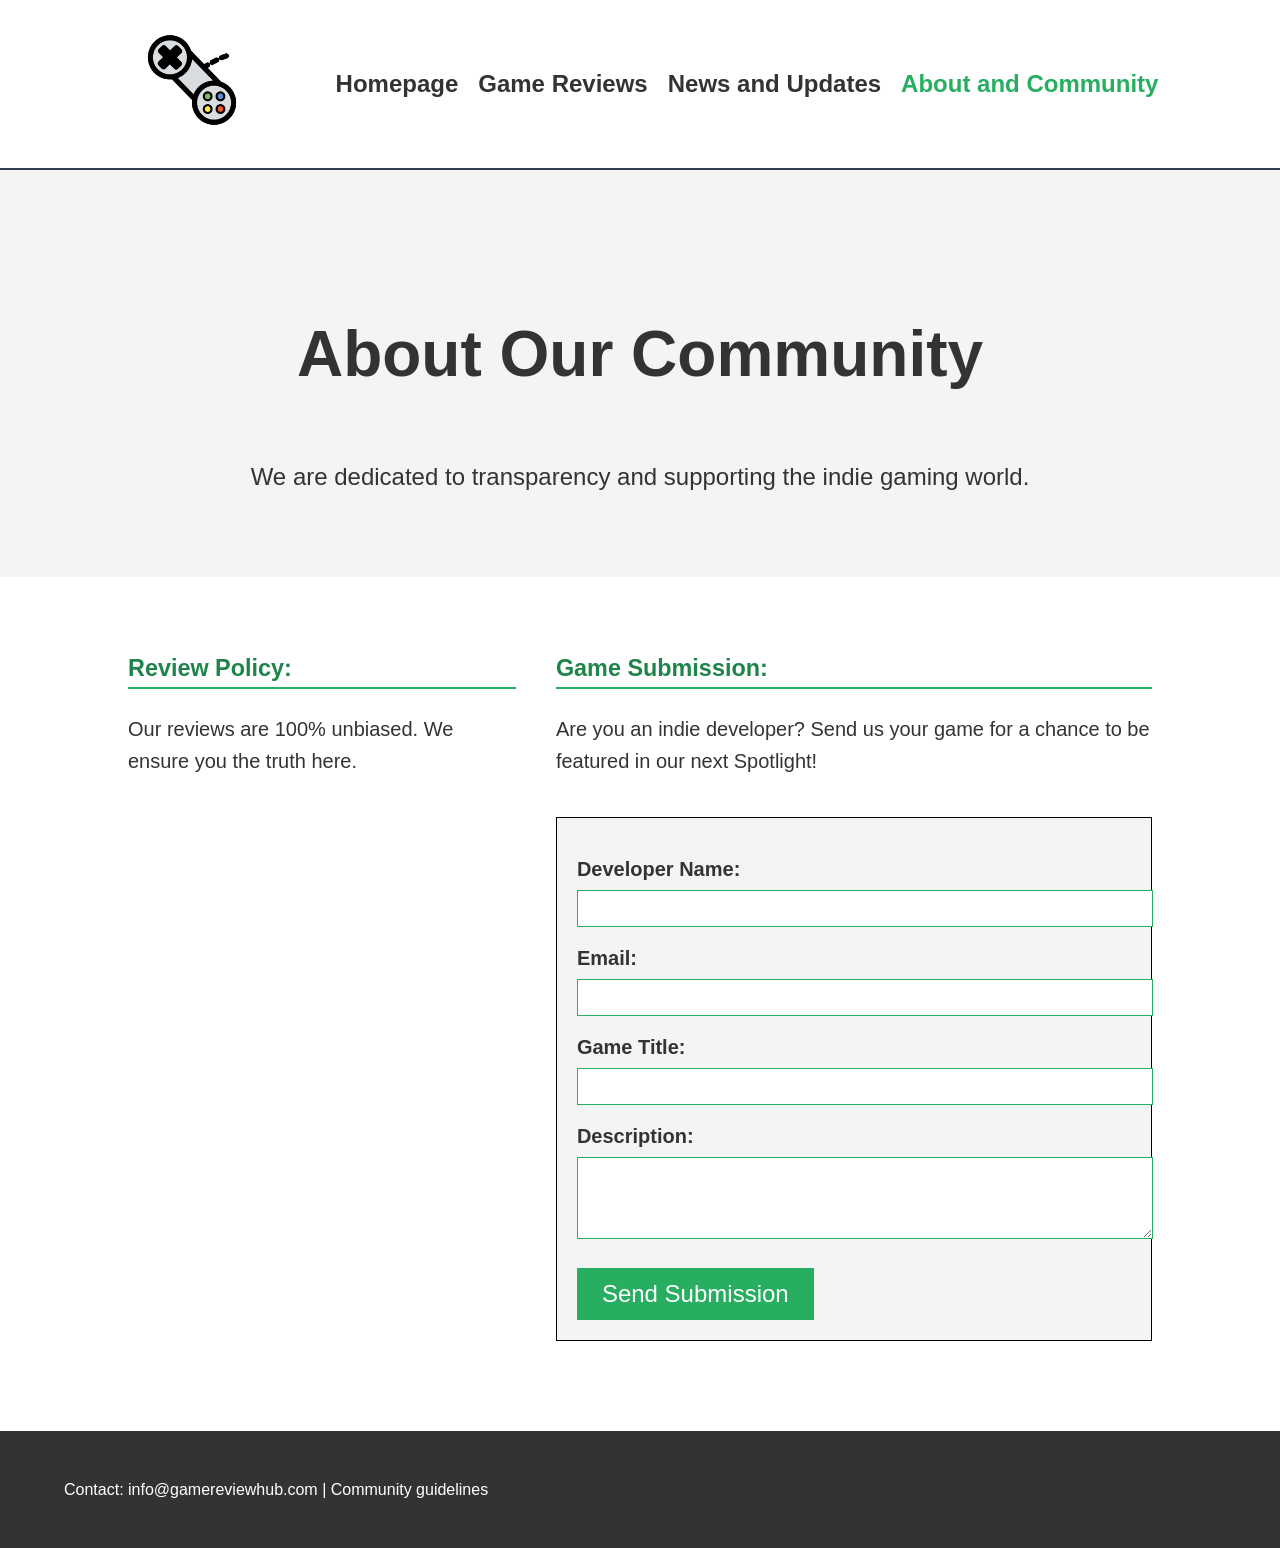
==== aboutandcommunity.html @ 62e0d6cc "Upload of web project files" ====
<!DOCTYPE html>
<html lang="en">
<head>
    <meta charset="UTF-8">
    <meta name="viewport" content="width=device-width, initial-scale=1.0">
    <title>About & Community | Game Review Hub</title>
    <link rel="stylesheet" href="project.css">
</head>
<body>
    <header>
        <div class="header-container">
            <div class="logo-box">
                <img src="controller.png" alt="Game Controller" width="100">
            </div>
            <nav>
                <ul>
                    <li><a href="index.html">Homepage</a></li>
                    <li><a href="gamereviews.html">Game Reviews</a></li>
                    <li><a href="newsandupdates.html">News and Updates</a></li>
                    <li><a href="aboutandcommunity.html" class="active">About and Community</a></li>
                </ul>
            </nav>
        </div>
    </header>

    <main>
        <section class="hero">
            <h1>About Our Community</h1>
            <p class="mission-statement">We are dedicated to transparency and supporting the indie gaming world.</p>
        </section>

        <section class="info-grid">
            <div class="policy">
                <h3>Review Policy:</h3>
                <p>Our reviews are 100% unbiased. We ensure you the truth here.</p>
            </div>
            
            <div class="submission">
                <h3>Game Submission:</h3>
                <p>Are you an indie developer? Send us your game for a chance to be featured in our next Spotlight!</p>

<form action="https://webdevbasics.net/scripts/demo.php" method="post">
        <label for="dev-name">Developer Name:</label>
        <input type="text" id="dev-name" name="dev-name" required>

        <label for="dev-email">Email:</label>
        <input type="email" id="dev-email" name="dev-email" required>

        <label for="game-title">Game Title:</label>
        <input type="text" id="game-title" name="game-title" required>

        <label for="message">Description:</label>
        <textarea id="message" name="message" rows="4" required></textarea>

        <button type="submit">Send Submission</button>
    </form>
            </div>
        </section>
    </main>

    <footer>
        <p>Contact: info@gamereviewhub.com | Community guidelines</p>
    </footer>
</body>
</html>
---- project.css ----
/* Setting the font and colors and making sure there's no extra spacing */
body {
    font-family: 'Arial', sans-serif;
    line-height: 1.6;
    color: #333;
    margin: 0;
}

/* Header layout: Push the logo to the left and nav to the right */
header {
    border-bottom: 2px solid #2C3E50;
    padding: 10px 5%;
}

.header-container {
     display: flex;
    justify-content: space-between;
    align-items: center;
    padding: 10px 5%;
    position: relative; 
}

/* Making the logo with the controller image */
.logo-box {
	padding: 10px 20px;
}

/* Getting rid of bullet points and putting nav links in a row */
nav ul {
    display: flex;
    justify-content: center;
    list-style: none;
    padding: 0;
    margin: 0px;
    gap: 20px;
}


nav a {
    text-decoration: none;
    color: #333;
    font-weight: bold;
    font-size: 1.5em; 
    transition: color 0.3s ease, border-bottom 0.3s ease;
    padding-bottom: 5px;
}

/* Changes color and adds an underline when mouse is over link */
nav a:hover {
    color: #27AE60; /* Matches your green accent color */
    border-bottom: 3px solid #27AE60;
}

/* Highlight the link of the page the user is currently on */
nav a.active {
    color: #27AE60;
    border-bottom: 3px;
}


/* Styling the Hero section, the Welcome Gamer, to be big, gray, and centered */
.hero {
    text-align: center;
    padding: 80px 20px;
    background-color: #F4F4F4;
}

/* To make Hero section text bigger */
.hero h1 {
    font-size: 4em;
}

/* Limiting how wide the text gets so it's easy to read */
.mission-statement {
    max-width: 800px;
    margin: 0 auto;
    font-size: 1.5em;
}

/*  Puts Goals and Audience in two columns */
.info-grid {
    display: flex;
    justify-content: space-around;
    padding: 50px 10%;
    gap: 40px;
    font-size: 1.25em;
   
}

/* Adding the green accent color to headers */
.goals h3, .audience h3, .indie-spotlight h3, .categories h3, .calendar h3, 
.interviews h3, .info-grid h3, .submission h3, .policy h3 {
    color: #1E8449;
    border-bottom: 2px solid #27AE60;
}

/* Dark footer at the bottom */
footer {
    padding: 30px 5%;
    background: #333;
    color: white;
}

/* Style the main form box to be centered and light gray */
form {
	max-width: 600px;
	margin: 40px auto;
	padding: 20px;
	background-color: #F4F4F4;
	border: 1px solid #000;
}

/* Make the labels bold and put them on their own line */
label {
	display: block;
	margin-top: 15px;
	font-weight: bold;
}

/* Make the inputs fill the space with a green border */
input, textarea {
	width: 100%;
	padding: 10px;
	margin-top: 5px;
	border: 1px solid #27AE60;
}

/* Style the submit button to be big, green, and easy to click for users */
button {
	margin-top: 20px;
	padding: 12px 25px;
	background-color: #27AE60;
	color: white;
	border: none;
	font-size: 1.2em;
}

/* Make the button turn dark green when the mouse is over it */
button:hover {
	background-color: #1E8449;
}

@media (max-width: 768px) {
    
    /* Stack the two columns on top of each other for small screens */
    .info-grid {
        flex-direction: column;
        padding: 20px;
    }

    /* Make the text smaller so it fits on a phone screen */
    .hero h1 {
        font-size: 2.5em;
    }
}


table {
    width: 100%;
    border-collapse: collapse;
    margin-top: 20px;
    background-color: #fff;
    border: 2px solid #27AE60; /* Using your green accent color */
}

caption {
    font-weight: bold;
    padding: 10px;
    font-size: 1.1em;
}

th {
    background-color: #27AE60;
    color: white;
    padding: 12px;
    text-align: left;
}

td {
    padding: 12px;
    border-bottom: 1px solid #ddd;
    color: #333;
}

tr:nth-child(even) {
    background-color: #f2f2f2;
}
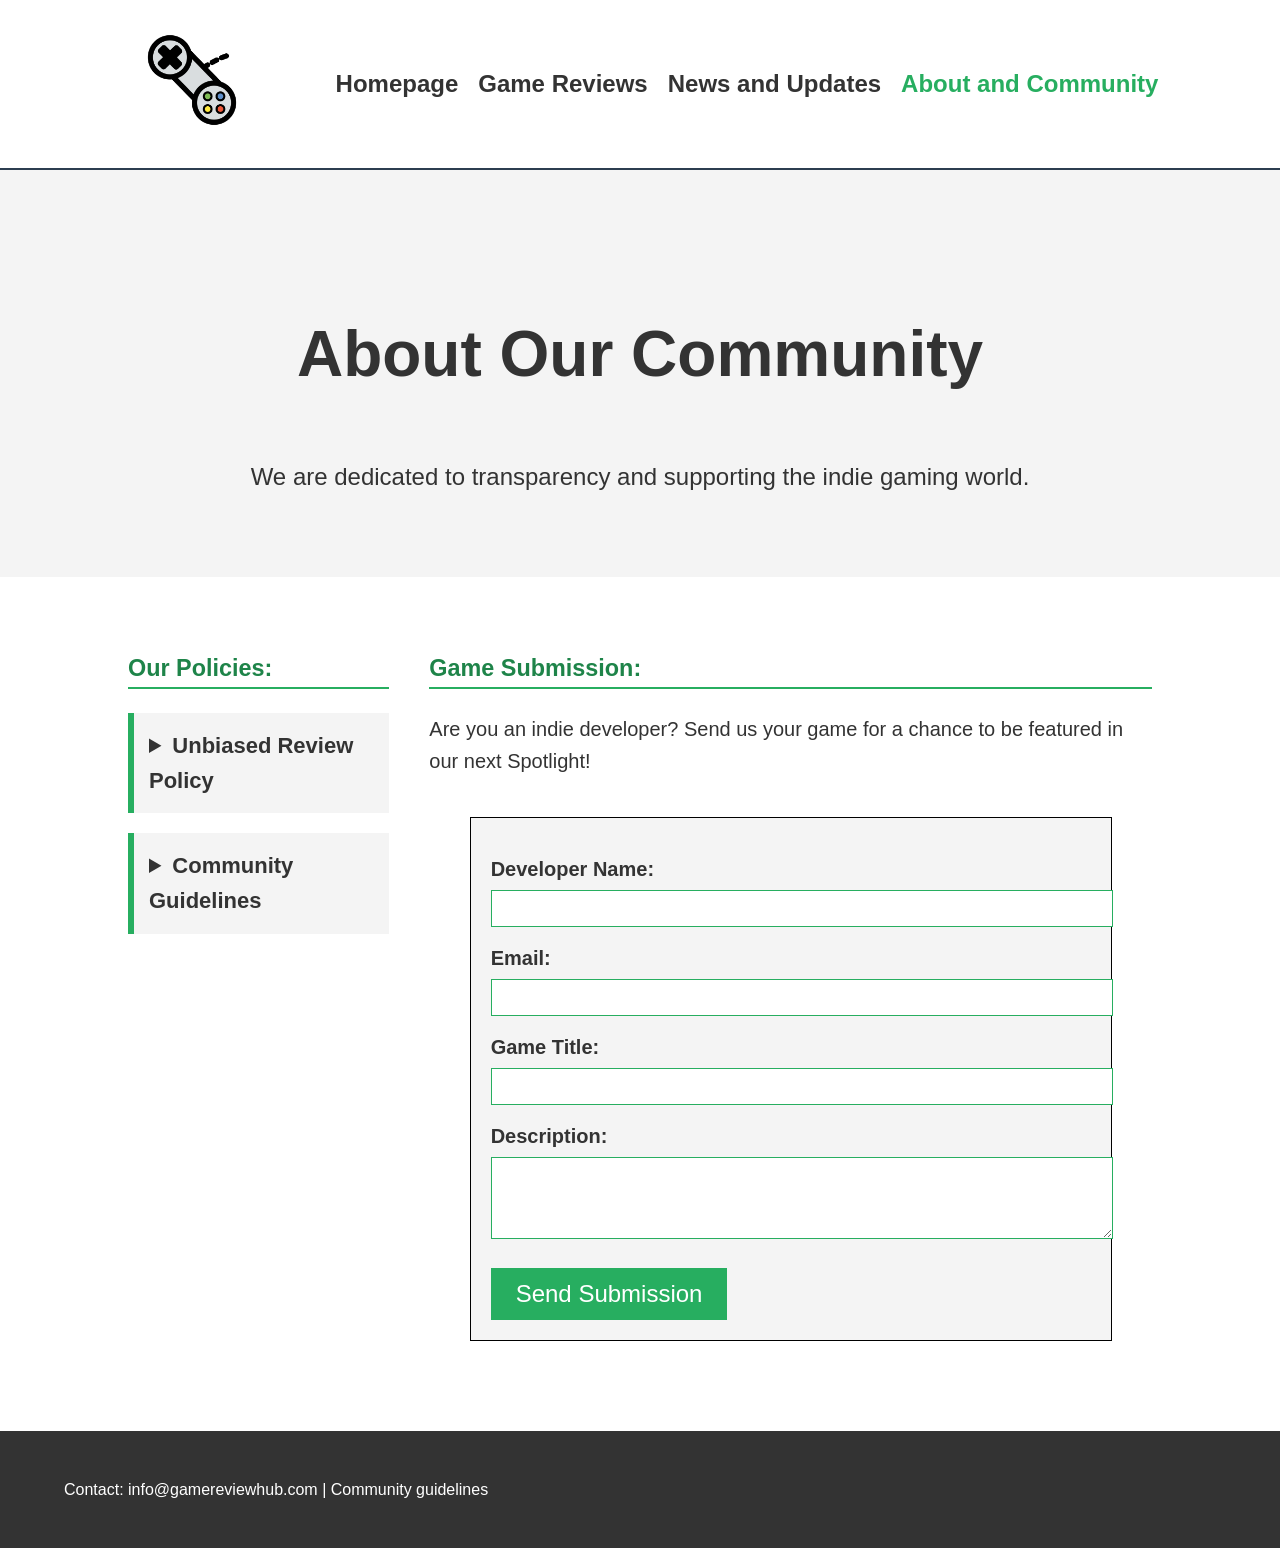
==== commit e6b82217: "Add files via upload" ====
--- a/aboutandcommunity.html
+++ b/aboutandcommunity.html
@@ -4,6 +4,7 @@
     <meta charset="UTF-8">
     <meta name="viewport" content="width=device-width, initial-scale=1.0">
     <title>About & Community | Game Review Hub</title>
+    <!-- Link to your project CSS -->
     <link rel="stylesheet" href="project.css">
 </head>
 <body>
@@ -31,29 +32,40 @@
 
         <section class="info-grid">
             <div class="policy">
-                <h3>Review Policy:</h3>
-                <p>Our reviews are 100% unbiased. We ensure you the truth here.</p>
+                <h3>Our Policies:</h3>
+                
+                
+                <details>
+                    <summary>Unbiased Review Policy</summary>
+                    <p>Our reviews are 100% unbiased. We never accept payment for positive scores, and we ensure you get the absolute truth about every game we play.</p>
+                </details>
+
+               
+                <details>
+                    <summary>Community Guidelines</summary>
+                    <p>Be respectful to developers and other gamers. No toxic behavior, no spamming, and please use spoiler tags when discussing game endings!</p>
+                </details>
             </div>
             
             <div class="submission">
                 <h3>Game Submission:</h3>
                 <p>Are you an indie developer? Send us your game for a chance to be featured in our next Spotlight!</p>
 
-<form action="https://webdevbasics.net/scripts/demo.php" method="post">
-        <label for="dev-name">Developer Name:</label>
-        <input type="text" id="dev-name" name="dev-name" required>
+                <form action="https://webdevbasics.net" method="post">
+                    <label for="dev-name">Developer Name:</label>
+                    <input type="text" id="dev-name" name="dev-name" required>
 
-        <label for="dev-email">Email:</label>
-        <input type="email" id="dev-email" name="dev-email" required>
+                    <label for="dev-email">Email:</label>
+                    <input type="email" id="dev-email" name="dev-email" required>
 
-        <label for="game-title">Game Title:</label>
-        <input type="text" id="game-title" name="game-title" required>
+                    <label for="game-title">Game Title:</label>
+                    <input type="text" id="game-title" name="game-title" required>
 
-        <label for="message">Description:</label>
-        <textarea id="message" name="message" rows="4" required></textarea>
+                    <label for="message">Description:</label>
+                    <textarea id="message" name="message" rows="4" required></textarea>
 
-        <button type="submit">Send Submission</button>
-    </form>
+                    <button type="submit">Send Submission</button>
+                </form>
             </div>
         </section>
     </main>
--- a/project.css
+++ b/project.css
@@ -65,6 +65,44 @@
     background-color: #F4F4F4;
 }
 
+.gallery {
+    display: flex;
+    flex-wrap: wrap;
+    gap: 15px;
+    justify-content: center;
+    padding: 20px;
+}
+
+.gallery img {
+    width: 250px;
+    border: 3px solid #27AE60;
+    border-radius: 8px;
+    transition: transform 0.3s;
+}
+
+.gallery img:hover {
+    transform: scale(1.05);
+}
+
+details {
+    background-color: #F4F4F4;
+    padding: 15px;
+    margin: 20px auto;
+    max-width: 800px;
+    border-left: 6px solid #27AE60;
+}
+
+summary {
+    font-weight: bold;
+    cursor: pointer;
+    font-size: 1.1em;
+}
+
+audio {
+    display: block;
+    margin: 20px auto;
+}
+
 /* To make Hero section text bigger */
 .hero h1 {
     font-size: 4em;
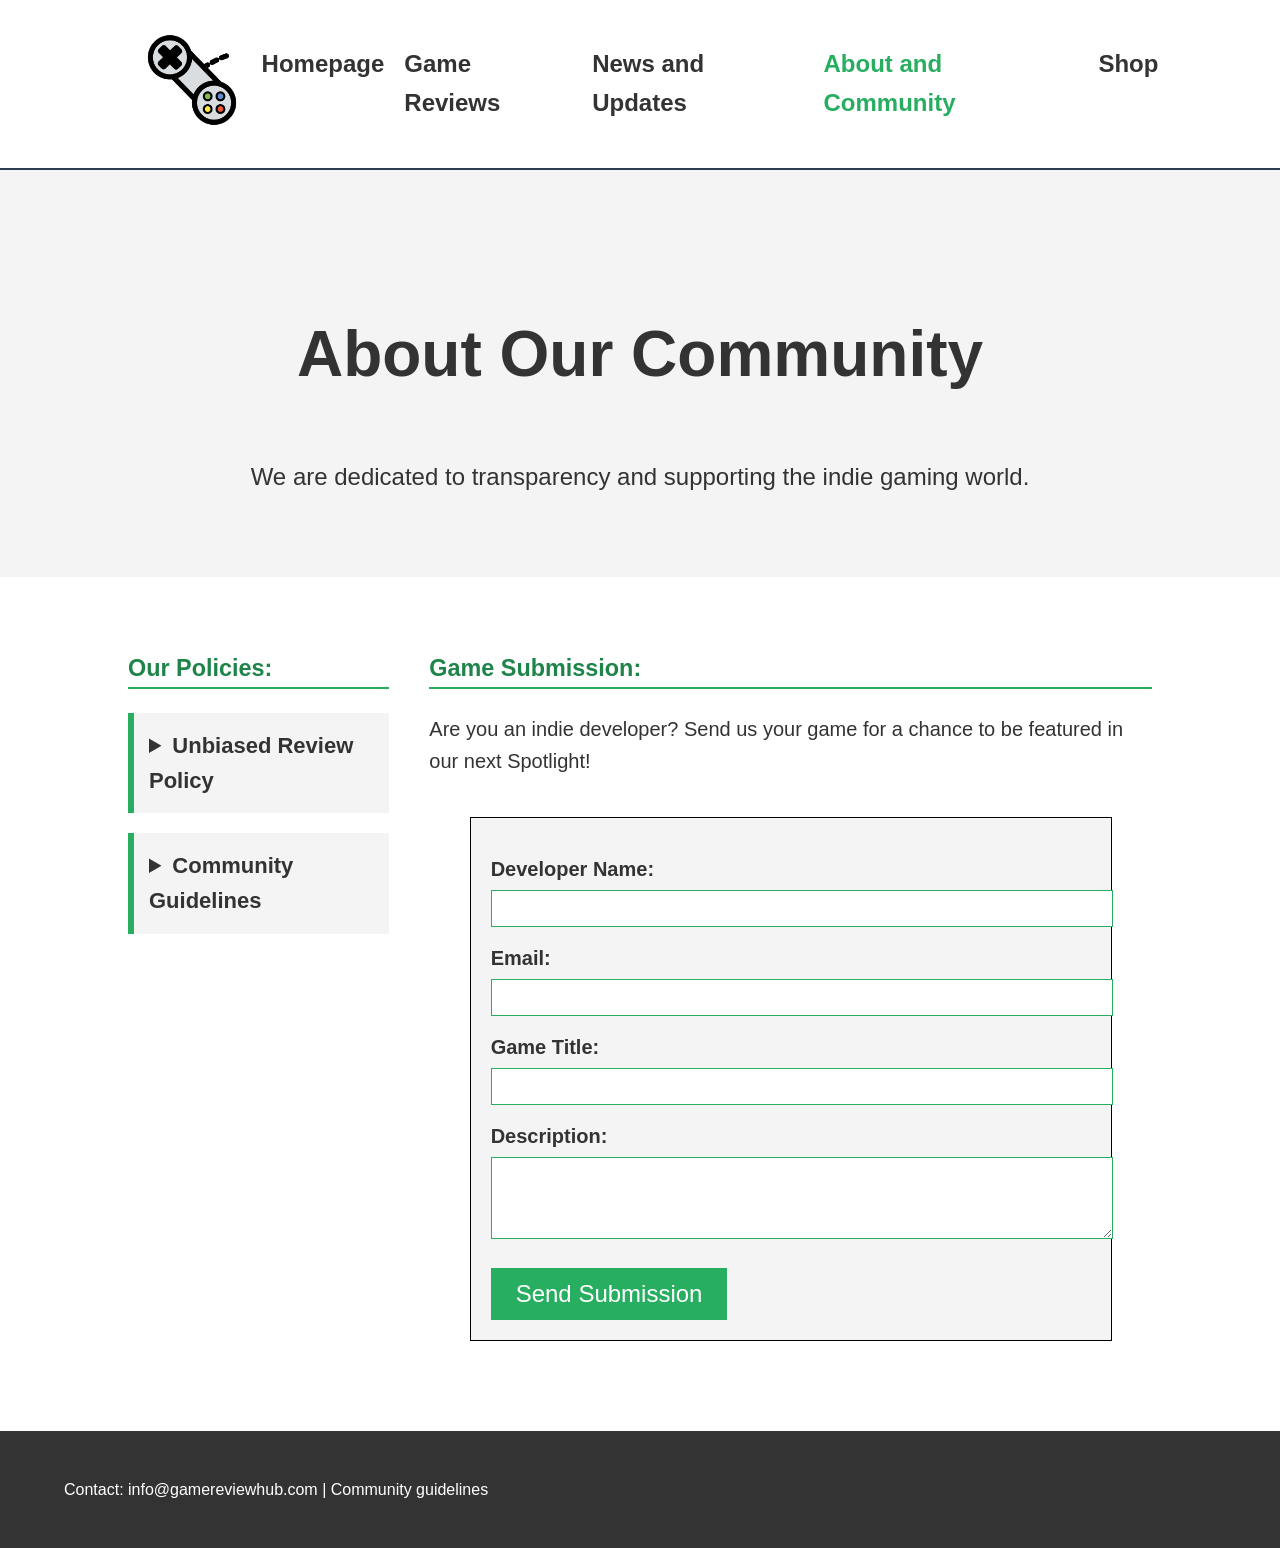
==== commit e13f52c9: "Add files via upload" ====
--- a/aboutandcommunity.html
+++ b/aboutandcommunity.html
@@ -19,6 +19,7 @@
                     <li><a href="gamereviews.html">Game Reviews</a></li>
                     <li><a href="newsandupdates.html">News and Updates</a></li>
                     <li><a href="aboutandcommunity.html" class="active">About and Community</a></li>
+		    <li><a href="shop.html">Shop</a></li>
                 </ul>
             </nav>
         </div>
--- a/project.css
+++ b/project.css
@@ -222,4 +222,46 @@
 
 tr:nth-child(even) {
     background-color: #f2f2f2;
+}
+
+.product-grid {
+    display: flex;
+    justify-content: center;
+    gap: 30px;
+    padding: 40px 5%;
+}
+
+.product-card {
+    border: 2px solid #27AE60;
+    border-radius: 10px;
+    padding: 20px;
+    text-align: center;
+    background-color: #fff;
+    width: 250px;
+    transition: transform 0.3s ease;
+}
+
+.product-card:hover {
+    transform: translateY(-5px);
+    box-shadow: 0 4px 15px rgba(0,0,0,0.1);
+}
+
+.product-card p strong {
+    font-size: 1.5em;
+    display: block;
+    margin: 10px 0;
+}
+
+.snipcart-checkout {
+    text-decoration: none;
+    color: #333;
+    font-weight: bold;
+    font-size: 1.5em; /* Matches your other nav link sizes */
+    cursor: pointer;
+    transition: color 0.3s ease;
+}
+
+.snipcart-checkout:hover {
+    color: #27AE60;
+    border-bottom: 3px solid #27AE60;
 }
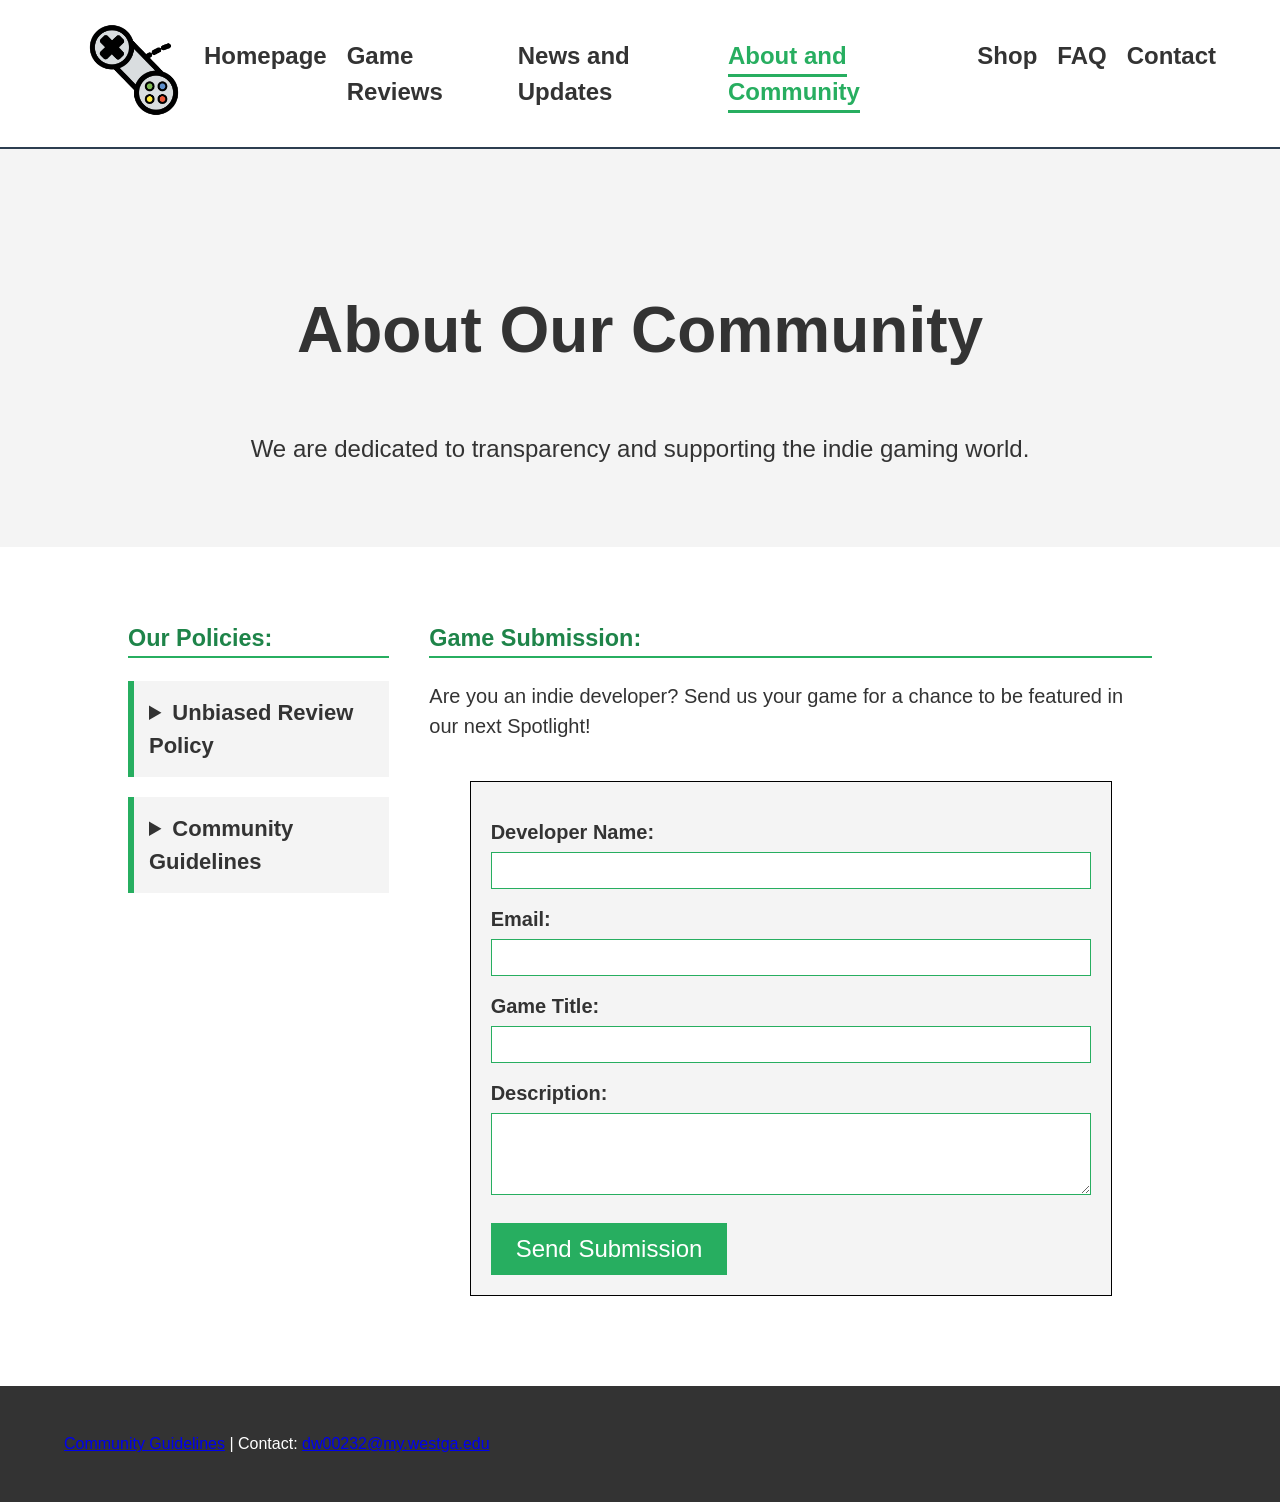
==== commit 3e71a80e: "Add files via upload" ====
--- a/aboutandcommunity.html
+++ b/aboutandcommunity.html
@@ -3,16 +3,19 @@
 <head>
     <meta charset="UTF-8">
     <meta name="viewport" content="width=device-width, initial-scale=1.0">
+    <meta name="description" content="Learn about our unbiased review policy and how to join our community. Indie developers can submit their games here for a chance to be featured in our spotlight.">
+    <meta name="keywords" content="about us, gaming mission, community rules, indie dev support">
+
     <title>About & Community | Game Review Hub</title>
-    <!-- Link to your project CSS -->
     <link rel="stylesheet" href="project.css">
 </head>
 <body>
     <header>
         <div class="header-container">
             <div class="logo-box">
-                <img src="controller.png" alt="Game Controller" width="100">
+               <a href="index.html"><img src="controller.png" alt="Game Controller" width="100"></a>
             </div>
+        
             <nav>
                 <ul>
                     <li><a href="index.html">Homepage</a></li>
@@ -20,6 +23,8 @@
                     <li><a href="newsandupdates.html">News and Updates</a></li>
                     <li><a href="aboutandcommunity.html" class="active">About and Community</a></li>
 		    <li><a href="shop.html">Shop</a></li>
+	            <li><a href="faq.html">FAQ</a></li>
+                    <li><a href="contact.html">Contact</a></li>
                 </ul>
             </nav>
         </div>
@@ -52,27 +57,38 @@
                 <h3>Game Submission:</h3>
                 <p>Are you an indie developer? Send us your game for a chance to be featured in our next Spotlight!</p>
 
-                <form action="https://webdevbasics.net" method="post">
-                    <label for="dev-name">Developer Name:</label>
-                    <input type="text" id="dev-name" name="dev-name" required>
-
-                    <label for="dev-email">Email:</label>
-                    <input type="email" id="dev-email" name="dev-email" required>
-
-                    <label for="game-title">Game Title:</label>
-                    <input type="text" id="game-title" name="game-title" required>
-
-                    <label for="message">Description:</label>
-                    <textarea id="message" name="message" rows="4" required></textarea>
-
-                    <button type="submit">Send Submission</button>
-                </form>
+<form action="https://webdevbasics.net" method="post" onsubmit="return validate()">
+   		<label for="dev-name">Developer Name:</label>
+    		<input type="text" id="dev-name" name="dev-name">
+    		<label for="dev-email">Email:</label>
+    		<input type="email" id="dev-email" name="dev-email" required>
+    		<label for="game-title">Game Title:</label>
+    		<input type="text" id="game-title" name="game-title" required>
+    		<label for="message">Description:</label>
+    		<textarea id="message" name="message" rows="4" required></textarea>
+    		<button type="submit">Send Submission</button>
+		</form>
             </div>
         </section>
     </main>
 
     <footer>
-        <p>Contact: info@gamereviewhub.com | Community guidelines</p>
+         <p>
+        <a href="faq.html">Community Guidelines</a> | 
+        Contact: <a href="mailto:dw00232@my.westga.edu" target="_blank">dw00232@my.westga.edu</a>
+    </p>
     </footer>
+
+<script>
+    function validate() {
+        var entry = document.getElementById("dev-name").value;
+
+        if (entry == "") {
+            alert("Please enter your name!");
+            return false; 
+        }
+    }
+</script>
+
 </body>
 </html>
--- a/project.css
+++ b/project.css
@@ -1,7 +1,7 @@
 /* Setting the font and colors and making sure there's no extra spacing */
 body {
     font-family: 'Arial', sans-serif;
-    line-height: 1.6;
+    line-height: 1.5;
     color: #333;
     margin: 0;
 }
@@ -9,7 +9,6 @@
 /* Header layout: Push the logo to the left and nav to the right */
 header {
     border-bottom: 2px solid #2C3E50;
-    padding: 10px 5%;
 }
 
 .header-container {
@@ -47,14 +46,14 @@
 
 /* Changes color and adds an underline when mouse is over link */
 nav a:hover {
-    color: #27AE60; /* Matches your green accent color */
+    color: #27AE60;
     border-bottom: 3px solid #27AE60;
 }
 
 /* Highlight the link of the page the user is currently on */
 nav a.active {
     color: #27AE60;
-    border-bottom: 3px;
+    border-bottom: 3px solid #27AE60;
 }
 
 
@@ -161,6 +160,7 @@
 	padding: 10px;
 	margin-top: 5px;
 	border: 1px solid #27AE60;
+	box-sizing: border-box;
 }
 
 /* Style the submit button to be big, green, and easy to click for users */
